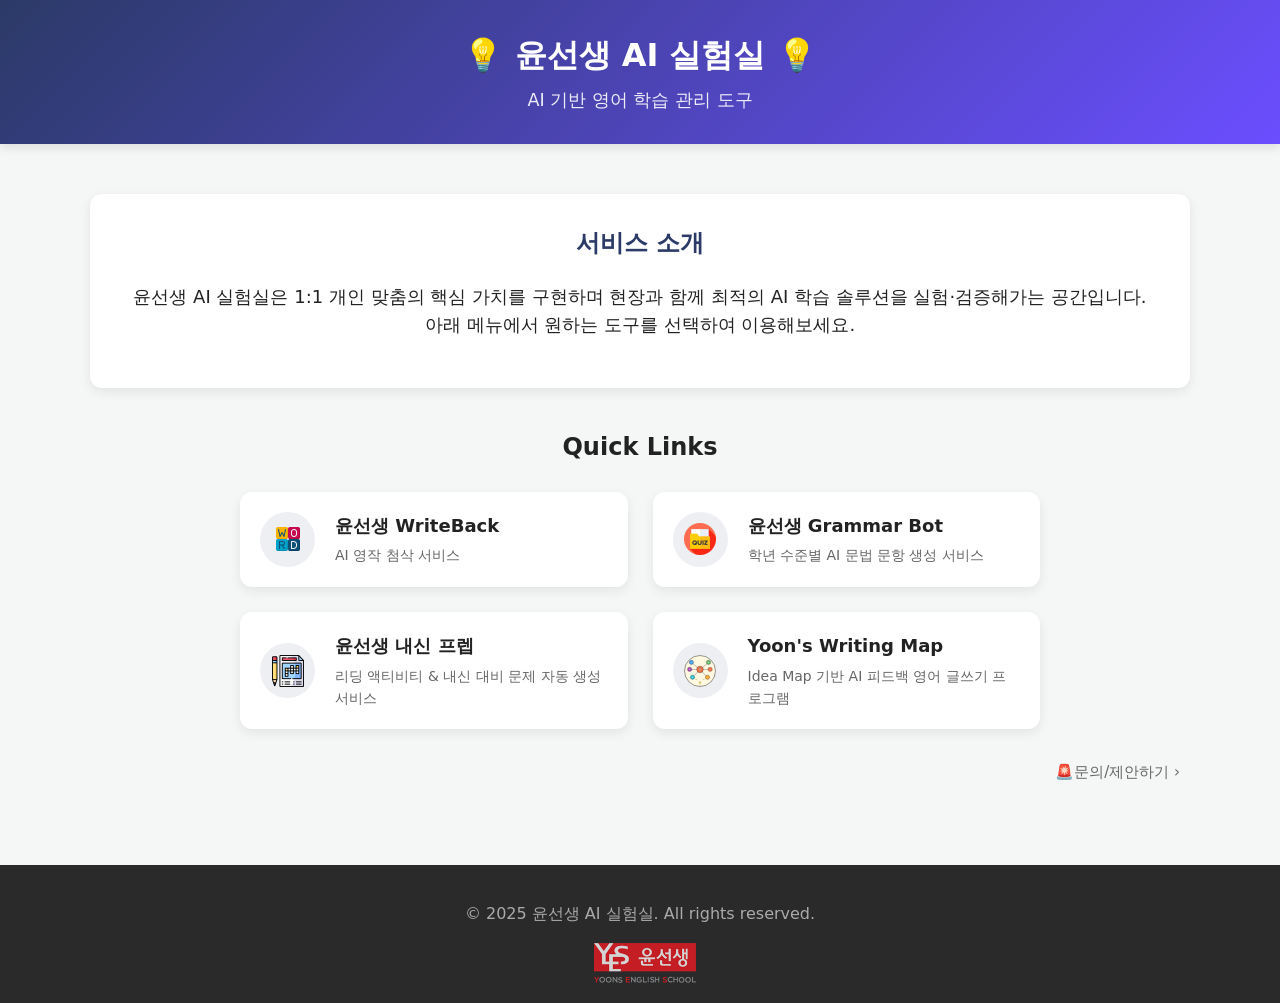
==== public/index.html @ b002d736 "feat: migrate portal to Firebase Hosting with full redesign - Restructure to Firebase Hosting layout" ====
<!DOCTYPE html>
<html lang="ko">
<head>
  <meta charset="UTF-8" />
  <meta name="viewport" content="width=device-width, initial-scale=1.0"/>
  <title>💡 윤선생 AI 실험실 💡</title>
  <link rel="stylesheet" href="styles.css" />
</head>
<body>
  <header>
    <h1>💡 윤선생 AI 실험실 💡</h1>
    <p>AI 기반 영어 학습 관리 도구</p>
  </header>

  <main>
    <section id="service-intro">
      <h2>서비스 소개</h2>
      <p>윤선생 AI 실험실은 1:1 개인 맞춤의 핵심 가치를 구현하며 현장과 함께 최적의 AI 학습 솔루션을 실험·검증해가는 공간입니다.<br />

         아래 메뉴에서 원하는 도구를 선택하여 이용해보세요.</p>
    </section>

    <section id="quick-links">
      <div class="quick-link-div">
        <div class="quick-links-title">Quick Links</div>
        <div class="quick-buttons">
          
          <div class="card" data-href="https://writeback-462607.web.app/">
            <div class="icon-circle">
                <img src="src/icon1.png" alt="아이콘" />
            </div>
            <div class="text-container">
              <h3>윤선생 WriteBack</h3>
              <p>AI 영작 첨삭 서비스</p>
            </div>
          </div>
          
          <div class="card" data-href="https://grammar-project-470901.web.app/">
            <div class="icon-circle">
              <img src="src/icon2.png" alt="문항 아이콘" />
            </div>
            <div class="text-container">
              <h3>윤선생 Grammar Bot</h3>
              <p>학년 수준별 AI 문법 문항 생성 서비스</p>
            </div>
          </div>

          <div class="card" data-href="https://reading-activity-df7f4.web.app/">
            <div class="icon-circle">
              <img src="src/icon3.png" alt="액티비티 아이콘" />
            </div>
            <div class="text-container">
              <h3>윤선생 내신 프렙</h3>
              <p>리딩 액티비티 & 내신 대비 문제 자동 생성 서비스</p>
            </div>
          </div>

          <div class="card" data-href="https://yoons-writing-map.web.app/">
            <div class="icon-circle">
              <img src="src/icon4.svg" alt="라이팅맵 아이콘" />
            </div>
            <div class="text-container">
              <h3>Yoon's Writing Map</h3>
              <p>Idea Map 기반 AI 피드백 영어 글쓰기 프로그램</p>
            </div>
          </div>

          </div>
        </div>
      </div>
    </section>

    <section id="contact-section">
      <a href="https://forms.gle/zo47QA6v3bQCnTvNA" class="contact-link" target="_blank" rel="noopener noreferrer">
        🚨문의/제안하기 &rsaquo;
      </a>
    </section>
    </main>

  <footer>
    <p>&copy; 2025 윤선생 AI 실험실. All rights reserved.</p>
    <img src="src/company-logo.png" alt="회사 로고" style="height:40px;">
  </footer>

  <script src="script.js" defer></script>
</body>
</html>
---- public/styles.css ----
/* :root: CSS 변수 선언 (색상, 폰트 등) */
:root {
  /* [수정] 윤선생 로고에 맞춘 빨간색 계열로 변경 */
  --primary-color: #2B3A67; 
  --secondary-color:#6B4EFF; 
  --bg-color: #f4f7f6;
  --text-dark: #222;
  --text-light: #666;
  --card-bg: #ffffff;
  --header-text: #ffffff;
  --footer-bg: #2a2a2a;
  --footer-text: #aaaaaa;
  --shadow-color: rgba(0, 0, 0, 0.08);
  --font-main: system-ui, -apple-system, BlinkMacSystemFont, "Segoe UI", Roboto, "Helvetica Neue", Arial, sans-serif;
}

/* 기본 리셋 및 폰트 스타일 */
body {
  font-family: var(--font-main);
  margin: 0;
  padding: 0;
  background-color: var(--bg-color);
  color: var(--text-dark);
  line-height: 1.6;
}

/* 헤더: 그라데이션 적용 */
header {
  background: linear-gradient(135deg, var(--primary-color) 0%, var(--secondary-color) 100%);
  color: var(--header-text);
  padding: 30px 20px;
  text-align: center;
  box-shadow: 0 4px 10px rgba(0, 0, 0, 0.1);
}

header h1 {
  margin: 0 0 5px 0;
}

header p {
  margin: 0;
  font-size: 1.1em;
  opacity: 0.9;
}

main {
  padding: 20px;
  max-width: 1100px;
  margin: 30px auto;
}

/* 서비스 소개 섹션 */
#service-intro {
  text-align: center;
  margin-bottom: 40px;
  background-color: var(--card-bg);
  padding: 30px;
  border-radius: 12px;
  box-shadow: 0 4px 12px var(--shadow-color);
}

#service-intro h2 {
  margin-top: 0;
  color: var(--primary-color);
}

#service-intro p {
  font-size: 18px;
}

/* Quick Links 섹션 */
.quick-link-div {
  background-color: transparent; /* 배경을 main과 동일하게 */
  border-radius: 8px;
  padding: 0;
  margin-bottom: 30px;
  box-shadow: none; /* 그림자 제거 (카드에만 적용) */
}

.quick-links-title {
  font-size: 24px;
  font-weight: bold;
  margin-bottom: 25px;
  text-align: center;
  color: var(--text-dark);
}

/* 반응형 그리드 레이아웃 */
.quick-buttons {
  display: grid;
  grid-template-columns: repeat(2, 1fr);
  gap: 25px;
  max-width: 800px;
  margin: 0 auto;
}

/* 카드 스타일 */
.card {
  display: flex;
  align-items: center;
  background-color: var(--card-bg);
  border-radius: 12px;
  box-shadow: 0 4px 12px var(--shadow-color);
  padding: 20px;
  cursor: pointer;
  transition: transform 0.25s ease-in-out, box-shadow 0.25s ease-in-out;
  overflow: hidden; 
}

/* 카드 호버(Hover) 효과: 부드럽게 확대 */
.card:hover {
  transform: scale(1.03);
  box-shadow: 0 8px 20px rgba(0, 0, 0, 0.12);
}

/* 좌측 원형 아이콘 */
.icon-circle {
  min-width: 55px; 
  min-height: 55px;
  width: 55px;
  height: 55px;
  border-radius: 50%;
  /* [수정] 테마 색상의 연한 버전으로 변경 (빨간색 계열) */
  background-color: rgba(43, 58, 103, 0.08); 
  display: flex;
  align-items: center;
  justify-content: center;
  margin-right: 20px;
}

.icon-circle img {
  width: 32px;
  height: 32px;
  object-fit: contain;
}


/* 우측 텍스트 영역 */
.text-container {
  display: flex;
  flex-direction: column;
}

.text-container h3 {
  margin: 0;
  font-size: 18px;
  font-weight: 600;
  color: var(--text-dark);
  margin-bottom: 4px;
}

.text-container p {
  margin: 0;
  font-size: 14px;
  color: var(--text-light);
}

/* ===== [수정] 문의사항 링크 스타일 ===== */
#contact-section {
  text-align: right; /* 우측 정렬 */
  margin: 20px 0; /* 상하 여백 조정 */
  padding-right: 10px; /* main 영역 내 여백과 맞춤 */
}

.contact-link {
  font-size: 15px;
  font-weight: 500;
  color: var(--text-light); /* 기본 텍스트 색상 (회색) */
  text-decoration: none; /* 밑줄 제거 */
  transition: color 0.2s ease;
}

.contact-link:hover {
  color: var(--primary-color); /* 호버 시 빨간색으로 변경 */
  text-decoration: underline; /* 호버 시 밑줄 표시 */
}
/* ================================== */


/* 푸터 */
footer {
  background-color: var(--footer-bg);
  color: var(--footer-text);
  text-align: center;
  padding: 20px;
  margin-top: 40px;
}

footer img {
  vertical-align: middle;
  margin-left: 10px;
  opacity: 0.8;
}

/* 모바일 화면 대응 */
@media (max-width: 600px) {
  .quick-buttons {
    grid-template-columns: 1fr;
  }

  main {
    padding: 15px;
    margin: 20px auto;
  }
  
  header {
    padding: 20px 15px;
  }

  header h1 {
    font-size: 1.8em;
  }

  /* 모바일에서도 우측 정렬 유지 */
  #contact-section {
    padding-right: 5px;
  }
}
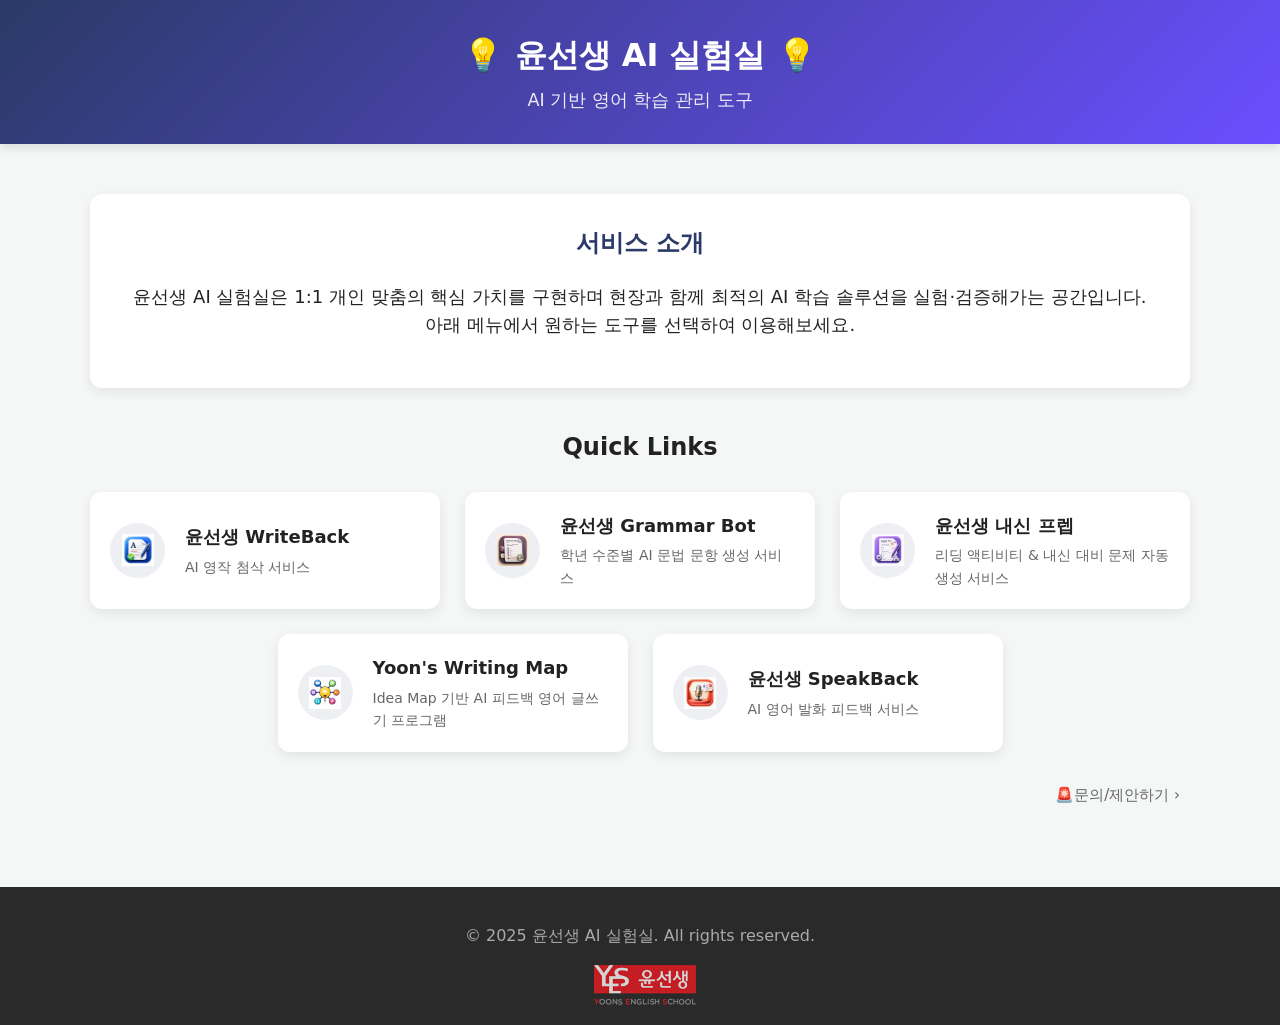
==== commit dac44f55: "feat: add SpeakBack menu and refresh card grid layout - Add 5th card (SpeakBack) linking to speakbac" ====
--- a/public/index.html
+++ b/public/index.html
@@ -57,11 +57,21 @@
 
           <div class="card" data-href="https://yoons-writing-map.web.app/">
             <div class="icon-circle">
-              <img src="src/icon4.svg" alt="라이팅맵 아이콘" />
+              <img src="src/icon4.png" alt="라이팅맵 아이콘" />
             </div>
             <div class="text-container">
               <h3>Yoon's Writing Map</h3>
               <p>Idea Map 기반 AI 피드백 영어 글쓰기 프로그램</p>
+            </div>
+          </div>
+
+          <div class="card" data-href="https://speakback-5711b.web.app/">
+            <div class="icon-circle">
+              <img src="src/icon5.png" alt="마이크 아이콘" />
+            </div>
+            <div class="text-container">
+              <h3>윤선생 SpeakBack</h3>
+              <p>AI 영어 발화 피드백 서비스</p>
             </div>
           </div>
 
--- a/public/styles.css
+++ b/public/styles.css
@@ -85,17 +85,18 @@
   color: var(--text-dark);
 }
 
-/* 반응형 그리드 레이아웃 */
+/* 반응형 그리드 레이아웃 (6 column trick: 카드는 span 2) */
 .quick-buttons {
   display: grid;
-  grid-template-columns: repeat(2, 1fr);
+  grid-template-columns: repeat(6, 1fr);
   gap: 25px;
-  max-width: 800px;
+  max-width: 1100px;
   margin: 0 auto;
 }
 
 /* 카드 스타일 */
 .card {
+  grid-column: span 2;
   display: flex;
   align-items: center;
   background-color: var(--card-bg);
@@ -104,13 +105,23 @@
   padding: 20px;
   cursor: pointer;
   transition: transform 0.25s ease-in-out, box-shadow 0.25s ease-in-out;
-  overflow: hidden; 
+  overflow: hidden;
 }
 
 /* 카드 호버(Hover) 효과: 부드럽게 확대 */
 .card:hover {
   transform: scale(1.03);
   box-shadow: 0 8px 20px rgba(0, 0, 0, 0.12);
+}
+
+/* 5개 카드일 때: 두 번째 줄의 4,5번째 카드를 진짜 가운데로 (col 2-3, 4-5) */
+.card:nth-child(4):nth-last-child(2) {
+  grid-column: 2 / span 2;
+}
+
+/* 4개 카드일 때: 두 번째 줄의 단독 카드를 진짜 가운데로 (col 3-4) */
+.card:nth-child(4):last-child {
+  grid-column: 3 / span 2;
 }
 
 /* 좌측 원형 아이콘 */
@@ -192,17 +203,44 @@
   opacity: 0.8;
 }
 
-/* 모바일 화면 대응 */
+/* 태블릿: 2열 (4 column / 카드 span 2) */
+@media (max-width: 960px) {
+  .quick-buttons {
+    grid-template-columns: repeat(4, 1fr);
+    max-width: 800px;
+  }
+
+  /* 데스크탑 가운데 정렬 규칙 해제 (span 2는 .card에서 상속) */
+  .card:nth-child(4):nth-last-child(2),
+  .card:nth-child(4):last-child {
+    grid-column: span 2;
+  }
+
+  /* 5개일 때 3행 단독 카드(5번째)를 가운데로 (col 2-3) */
+  .card:nth-child(5):last-child {
+    grid-column: 2 / span 2;
+  }
+}
+
+/* 모바일: 1열 */
 @media (max-width: 600px) {
   .quick-buttons {
     grid-template-columns: 1fr;
   }
 
+  /* 모바일에선 카드 span 무효화 + 가운데 정렬 규칙 해제 */
+  .card,
+  .card:nth-child(4):nth-last-child(2),
+  .card:nth-child(4):last-child,
+  .card:nth-child(5):last-child {
+    grid-column: auto;
+  }
+
   main {
     padding: 15px;
     margin: 20px auto;
   }
-  
+
   header {
     padding: 20px 15px;
   }
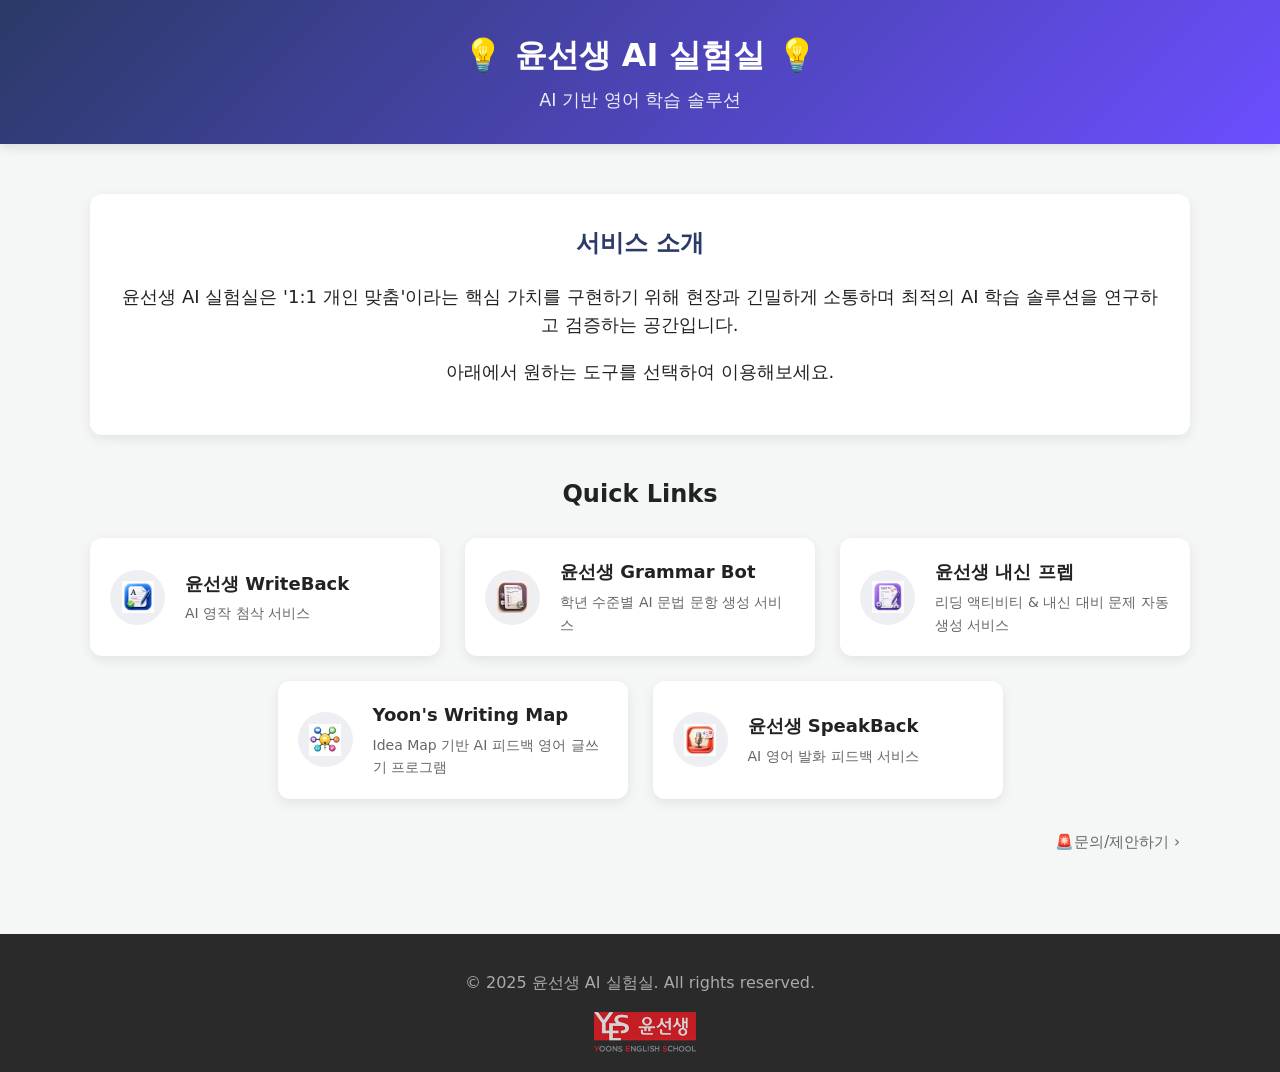
==== commit 112a15c3: "chore: rewrite header subtitle and service intro copy - Subtitle: "AI 기반 영어 학습 관리 도구" -> "AI 기반 영어 학" ====
--- a/public/index.html
+++ b/public/index.html
@@ -9,15 +9,14 @@
 <body>
   <header>
     <h1>💡 윤선생 AI 실험실 💡</h1>
-    <p>AI 기반 영어 학습 관리 도구</p>
+    <p>AI 기반 영어 학습 솔루션</p>
   </header>
 
   <main>
     <section id="service-intro">
       <h2>서비스 소개</h2>
-      <p>윤선생 AI 실험실은 1:1 개인 맞춤의 핵심 가치를 구현하며 현장과 함께 최적의 AI 학습 솔루션을 실험·검증해가는 공간입니다.<br />
-
-         아래 메뉴에서 원하는 도구를 선택하여 이용해보세요.</p>
+      <p>윤선생 AI 실험실은 '1:1 개인 맞춤'이라는 핵심 가치를 구현하기 위해 현장과 긴밀하게 소통하며 최적의 AI 학습 솔루션을 연구하고 검증하는 공간입니다.</p>
+      <p>아래에서 원하는 도구를 선택하여 이용해보세요.</p>
     </section>
 
     <section id="quick-links">
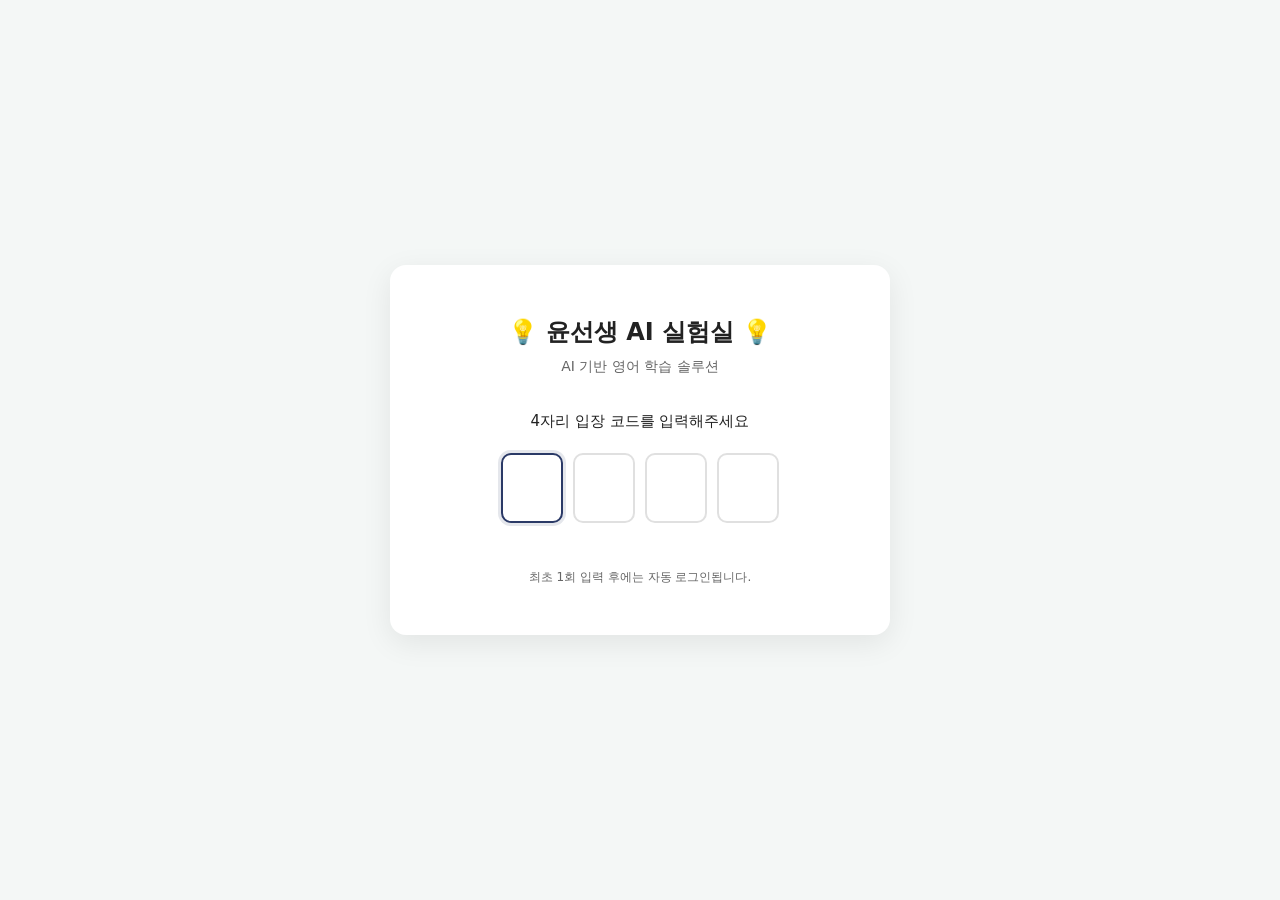
==== commit bd3ea764: "feat: add 4-digit access code gate with localStorage persistence Gate the portal behind a SHA-256 ha" ====
--- a/public/index.html
+++ b/public/index.html
@@ -4,9 +4,31 @@
   <meta charset="UTF-8" />
   <meta name="viewport" content="width=device-width, initial-scale=1.0"/>
   <title>💡 윤선생 AI 실험실 💡</title>
+  <script>
+    // 인증 미통과 시 본문 즉시 가림 (깜빡임 방지)
+    if (localStorage.getItem('yoonai_auth_ok') !== '1') {
+      document.documentElement.classList.add('locked');
+    }
+  </script>
   <link rel="stylesheet" href="styles.css" />
 </head>
 <body>
+  <div id="auth-gate" aria-hidden="false">
+    <div class="auth-card">
+      <h1 class="auth-logo">💡 윤선생 AI 실험실 💡</h1>
+      <p class="auth-subtitle">AI 기반 영어 학습 솔루션</p>
+      <p class="auth-prompt">4자리 입장 코드를 입력해주세요</p>
+      <form class="auth-form" onsubmit="event.preventDefault();">
+        <input class="auth-digit" type="tel" inputmode="numeric" maxlength="1" autocomplete="off" aria-label="1번째 자리" />
+        <input class="auth-digit" type="tel" inputmode="numeric" maxlength="1" autocomplete="off" aria-label="2번째 자리" />
+        <input class="auth-digit" type="tel" inputmode="numeric" maxlength="1" autocomplete="off" aria-label="3번째 자리" />
+        <input class="auth-digit" type="tel" inputmode="numeric" maxlength="1" autocomplete="off" aria-label="4번째 자리" />
+      </form>
+      <p class="auth-error" role="alert">&nbsp;</p>
+      <p class="auth-hint">최초 1회 입력 후에는 자동 로그인됩니다.</p>
+    </div>
+  </div>
+
   <header>
     <h1>💡 윤선생 AI 실험실 💡</h1>
     <p>AI 기반 영어 학습 솔루션</p>
@@ -91,6 +113,7 @@
     <img src="src/company-logo.png" alt="회사 로고" style="height:40px;">
   </footer>
 
+  <script src="auth.js" defer></script>
   <script src="script.js" defer></script>
 </body>
 </html>
--- a/public/styles.css
+++ b/public/styles.css
@@ -253,4 +253,137 @@
   #contact-section {
     padding-right: 5px;
   }
+}
+
+/* ============ 인증 게이트 (4자리 입장 코드) ============ */
+#auth-gate {
+  position: fixed;
+  inset: 0;
+  z-index: 9999;
+  background-color: var(--bg-color);
+  display: flex;
+  align-items: center;
+  justify-content: center;
+  padding: 20px;
+  transition: opacity 0.3s ease;
+}
+
+/* 인증 통과 상태에서는 게이트 숨김 + 본문 표시 */
+html:not(.locked) #auth-gate {
+  display: none;
+}
+
+/* 인증 미통과 상태에서는 본문 가림 (게이트만 표시) */
+html.locked {
+  overflow: hidden;
+}
+
+html.locked > body > header,
+html.locked > body > main,
+html.locked > body > footer {
+  display: none;
+}
+
+.auth-card {
+  background-color: var(--card-bg);
+  padding: 48px 40px;
+  border-radius: 16px;
+  box-shadow: 0 8px 30px var(--shadow-color);
+  text-align: center;
+  max-width: 420px;
+  width: 100%;
+}
+
+.auth-logo {
+  font-size: 1.5em;
+  font-weight: 700;
+  margin: 0 0 4px 0;
+  color: var(--text-dark);
+}
+
+.auth-subtitle {
+  font-size: 14px;
+  color: var(--text-light);
+  margin: 0 0 32px 0;
+}
+
+.auth-prompt {
+  font-size: 15px;
+  color: var(--text-dark);
+  margin: 0 0 20px 0;
+}
+
+.auth-form {
+  display: flex;
+  gap: 10px;
+  justify-content: center;
+  margin: 0 0 16px 0;
+}
+
+.auth-form.shake {
+  animation: auth-shake 0.5s ease;
+}
+
+@keyframes auth-shake {
+  0%, 100% { transform: translateX(0); }
+  20%, 60% { transform: translateX(-8px); }
+  40%, 80% { transform: translateX(8px); }
+}
+
+.auth-digit {
+  width: 54px;
+  height: 64px;
+  font-size: 28px;
+  font-weight: 600;
+  text-align: center;
+  border: 2px solid #e0e0e0;
+  border-radius: 10px;
+  background: #ffffff;
+  color: var(--text-dark);
+  outline: none;
+  transition: border-color 0.15s ease, box-shadow 0.15s ease;
+  -moz-appearance: textfield;
+}
+
+.auth-digit::-webkit-outer-spin-button,
+.auth-digit::-webkit-inner-spin-button {
+  -webkit-appearance: none;
+  margin: 0;
+}
+
+.auth-digit:focus {
+  border-color: var(--primary-color);
+  box-shadow: 0 0 0 3px rgba(43, 58, 103, 0.12);
+}
+
+.auth-error {
+  font-size: 13px;
+  color: #d4544c;
+  margin: 0;
+  min-height: 18px;
+  visibility: hidden;
+}
+
+.auth-error.visible {
+  visibility: visible;
+}
+
+.auth-hint {
+  font-size: 12px;
+  color: var(--text-light);
+  margin: 8px 0 0 0;
+}
+
+@media (max-width: 480px) {
+  .auth-card {
+    padding: 36px 24px;
+  }
+  .auth-digit {
+    width: 48px;
+    height: 56px;
+    font-size: 24px;
+  }
+  .auth-form {
+    gap: 8px;
+  }
 }
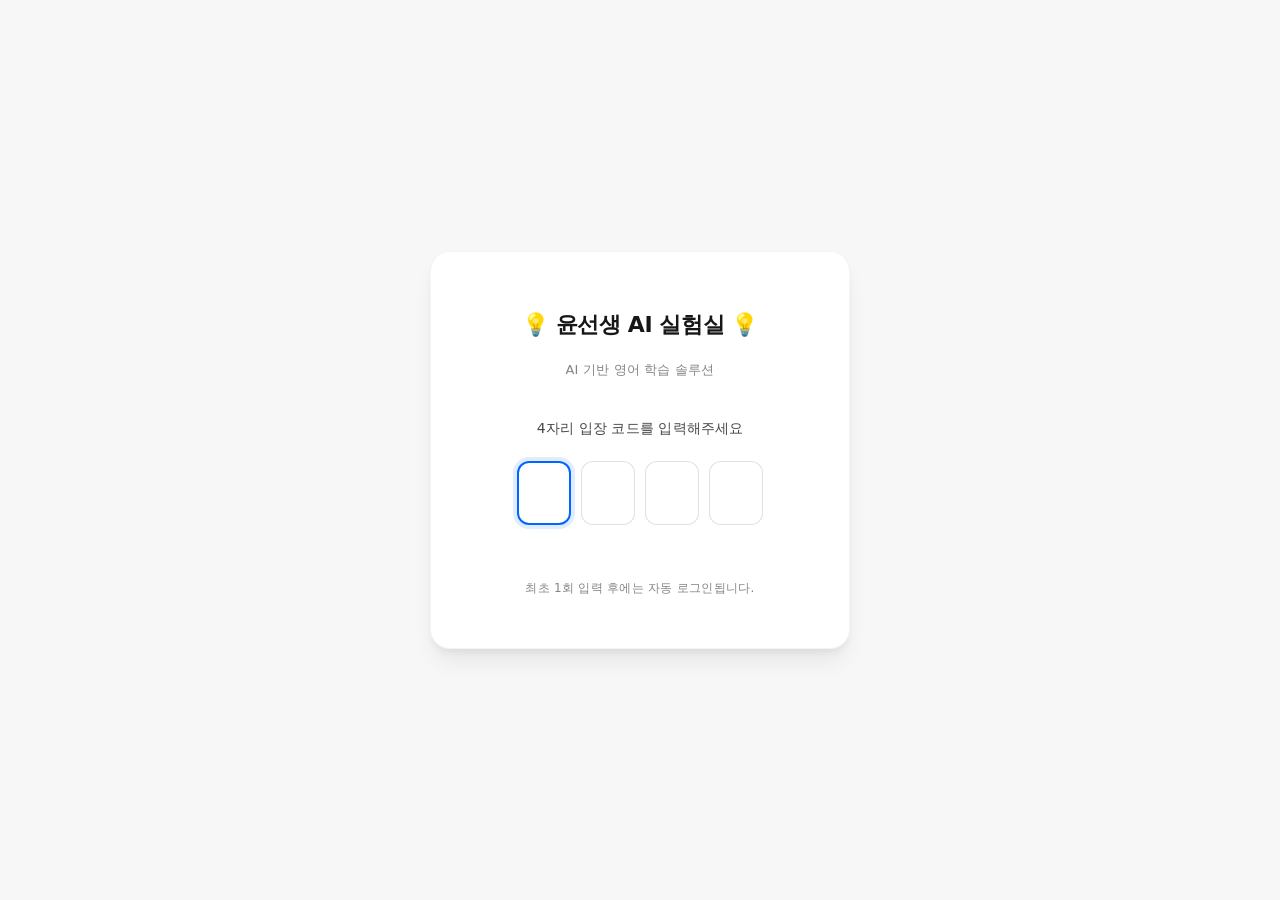
==== commit ff84027c: "feat: apply Wanted Design System (Montage) theme Restyle the portal with WDS tokens — Pretendard typ" ====
--- a/public/index.html
+++ b/public/index.html
@@ -10,6 +10,8 @@
       document.documentElement.classList.add('locked');
     }
   </script>
+  <link rel="preconnect" href="https://static.wanted.co.kr" />
+  <link rel="stylesheet" href="wds-tokens.css" />
   <link rel="stylesheet" href="styles.css" />
 </head>
 <body>
@@ -30,13 +32,15 @@
   </div>
 
   <header>
-    <h1>💡 윤선생 AI 실험실 💡</h1>
-    <p>AI 기반 영어 학습 솔루션</p>
+    <div class="gnb-inner">
+      <span class="gnb-wordmark">⚗️ Yoons AI EdLabs</span>
+    </div>
   </header>
 
   <main>
     <section id="service-intro">
-      <h2>서비스 소개</h2>
+      <h1 class="hero-title"><span class="hero-bulb">💡</span> 윤선생 AI 실험실 <span class="hero-bulb">💡</span></h1>
+      <p class="hero-sub">AI 기반 영어 학습 솔루션</p>
       <p>윤선생 AI 실험실은 '1:1 개인 맞춤'이라는 핵심 가치를 구현하기 위해 현장과 긴밀하게 소통하며 최적의 AI 학습 솔루션을 연구하고 검증하는 공간입니다.</p>
       <p>아래에서 원하는 도구를 선택하여 이용해보세요.</p>
     </section>
@@ -109,8 +113,10 @@
     </main>
 
   <footer>
-    <p>&copy; 2025 윤선생 AI 실험실. All rights reserved.</p>
-    <img src="src/company-logo.png" alt="회사 로고" style="height:40px;">
+    <div class="footer-inner">
+      <p>&copy; 2025 Yoons AI EdLabs. All rights reserved.</p>
+      <img src="src/company-logo.png" alt="회사 로고" />
+    </div>
   </footer>
 
   <script src="auth.js" defer></script>
--- a/public/wds-tokens.css
+++ b/public/wds-tokens.css
@@ -0,0 +1,563 @@
+/* ============================================================
+   Wanted Design System (WDS / Montage)
+   colors_and_type.css
+
+   A flat CSS token export of WDS atomic + semantic tokens,
+   ported from @wanteddev/wds-theme (TypeScript) into CSS vars.
+   Drop this file into any HTML/CSS project.
+
+   Source: https://github.com/wanteddev/montage-web
+   Docs:   https://montage.wanted.co.kr
+   ============================================================ */
+
+/* ------------------------------------------------------------
+   FONT FACES — Pretendard only (Wanted Sans omitted by design choice)
+   ------------------------------------------------------------ */
+@import url("https://static.wanted.co.kr/fonts/pretendard/pretendard/pretendardvariable-dynamic-subset.min.css");
+
+:root {
+  /* Font families ------------------------------------------- */
+  --font-family-pretendard: "Pretendard Variable", Pretendard, -apple-system,
+    BlinkMacSystemFont, system-ui, Roboto, "Helvetica Neue", "Segoe UI",
+    "Apple SD Gothic Neo", "Noto Sans KR", "Malgun Gothic", sans-serif;
+
+  /* Both base and display use Pretendard */
+  --font-family-base: var(--font-family-pretendard);
+  --font-family-display: var(--font-family-pretendard);
+  --font-family-mono: ui-monospace, SFMono-Regular, "SF Mono", Menlo, Consolas,
+    "Liberation Mono", monospace;
+}
+
+/* ============================================================
+   ATOMIC COLOR PALETTES (numeric 0–99 = lightness scale)
+   ============================================================ */
+:root {
+  /* common ------------------------------------------------- */
+  --atomic-common-0: #000000;
+  --atomic-common-100: #ffffff;
+
+  /* coolNeutral (primary neutral) -------------------------- */
+  --atomic-cool-neutral-5: #0f0f10;
+  --atomic-cool-neutral-7: #141415;
+  --atomic-cool-neutral-10: #171719;
+  --atomic-cool-neutral-15: #1b1c1e;
+  --atomic-cool-neutral-17: #212225;
+  --atomic-cool-neutral-20: #292a2d;
+  --atomic-cool-neutral-22: #2e2f33;
+  --atomic-cool-neutral-23: #333438;
+  --atomic-cool-neutral-25: #37383c;
+  --atomic-cool-neutral-30: #46474c;
+  --atomic-cool-neutral-40: #5a5c63;
+  --atomic-cool-neutral-50: #70737c;
+  --atomic-cool-neutral-60: #878a93;
+  --atomic-cool-neutral-70: #989ba2;
+  --atomic-cool-neutral-80: #aeb0b6;
+  --atomic-cool-neutral-90: #c2c4c8;
+  --atomic-cool-neutral-95: #dbdcdf;
+  --atomic-cool-neutral-96: #e1e2e4;
+  --atomic-cool-neutral-97: #eaebec;
+  --atomic-cool-neutral-98: #f4f4f5;
+  --atomic-cool-neutral-99: #f7f7f8;
+
+  /* neutral (warm-leaning) --------------------------------- */
+  --atomic-neutral-5: #0f0f0f;
+  --atomic-neutral-10: #171717;
+  --atomic-neutral-15: #1c1c1c;
+  --atomic-neutral-20: #2a2a2a;
+  --atomic-neutral-22: #303030;
+  --atomic-neutral-30: #474747;
+  --atomic-neutral-40: #5c5c5c;
+  --atomic-neutral-50: #737373;
+  --atomic-neutral-60: #8a8a8a;
+  --atomic-neutral-70: #9b9b9b;
+  --atomic-neutral-80: #b0b0b0;
+  --atomic-neutral-90: #c4c4c4;
+  --atomic-neutral-95: #dcdcdc;
+  --atomic-neutral-99: #f7f7f7;
+
+  /* blue (brand primary) ----------------------------------- */
+  --atomic-blue-10: #001536;
+  --atomic-blue-20: #002966;
+  --atomic-blue-30: #003e9c;
+  --atomic-blue-40: #0054d1;
+  --atomic-blue-45: #005eeb;
+  --atomic-blue-50: #0066ff; /* ★ brand */
+  --atomic-blue-55: #1a75ff;
+  --atomic-blue-60: #3385ff;
+  --atomic-blue-65: #4f95ff;
+  --atomic-blue-70: #69a5ff;
+  --atomic-blue-80: #9ec5ff;
+  --atomic-blue-90: #c9defe;
+  --atomic-blue-95: #eaf2fe;
+  --atomic-blue-99: #f7fbff;
+
+  /* red ---------------------------------------------------- */
+  --atomic-red-10: #3b0101;
+  --atomic-red-20: #730303;
+  --atomic-red-30: #b00c0c;
+  --atomic-red-40: #e52222;
+  --atomic-red-50: #ff4242;
+  --atomic-red-60: #ff6363;
+  --atomic-red-70: #ff8c8c;
+  --atomic-red-80: #ffb5b5;
+  --atomic-red-90: #fed5d5;
+  --atomic-red-95: #feecec;
+  --atomic-red-99: #fffafa;
+
+  /* red-orange --------------------------------------------- */
+  --atomic-red-orange-10: #290f00;
+  --atomic-red-orange-20: #592100;
+  --atomic-red-orange-30: #913500;
+  --atomic-red-orange-40: #c94a00;
+  --atomic-red-orange-48: #f55a00;
+  --atomic-red-orange-50: #ff5e00;
+  --atomic-red-orange-60: #ff7b2e;
+  --atomic-red-orange-70: #ff9b61;
+  --atomic-red-orange-80: #ffbd96;
+  --atomic-red-orange-90: #fed9c4;
+  --atomic-red-orange-95: #feeee5;
+  --atomic-red-orange-99: #fffaf7;
+
+  /* orange ------------------------------------------------- */
+  --atomic-orange-10: #361e00;
+  --atomic-orange-20: #663a00;
+  --atomic-orange-30: #9c5800;
+  --atomic-orange-39: #d17600;
+  --atomic-orange-40: #d47800;
+  --atomic-orange-50: #ff9200;
+  --atomic-orange-60: #ffa938;
+  --atomic-orange-70: #ffc06e;
+  --atomic-orange-80: #ffd49c;
+  --atomic-orange-90: #fee6c6;
+  --atomic-orange-95: #fef4e6;
+  --atomic-orange-99: #fffcf7;
+
+  /* lime --------------------------------------------------- */
+  --atomic-lime-10: #112900;
+  --atomic-lime-20: #225200;
+  --atomic-lime-30: #347d00;
+  --atomic-lime-37: #429e00;
+  --atomic-lime-40: #48ad00;
+  --atomic-lime-50: #58cf04;
+  --atomic-lime-60: #6be016;
+  --atomic-lime-70: #88f03e;
+  --atomic-lime-80: #aef779;
+  --atomic-lime-90: #ccfca9;
+  --atomic-lime-95: #e6ffd4;
+  --atomic-lime-99: #f8fff2;
+
+  /* green -------------------------------------------------- */
+  --atomic-green-10: #00240c;
+  --atomic-green-20: #004517;
+  --atomic-green-30: #006e25;
+  --atomic-green-40: #009632;
+  --atomic-green-50: #00bf40;
+  --atomic-green-60: #1ed45a;
+  --atomic-green-70: #49e57d;
+  --atomic-green-80: #7df5a5;
+  --atomic-green-90: #acfcc7;
+  --atomic-green-95: #d9ffe6;
+  --atomic-green-99: #f2fff6;
+
+  /* cyan --------------------------------------------------- */
+  --atomic-cyan-10: #00252b;
+  --atomic-cyan-20: #004854;
+  --atomic-cyan-30: #006f82;
+  --atomic-cyan-40: #0098b2;
+  --atomic-cyan-50: #00bdde;
+  --atomic-cyan-60: #28d0ed;
+  --atomic-cyan-70: #57dff7;
+  --atomic-cyan-80: #8aedff;
+  --atomic-cyan-90: #b5f4ff;
+  --atomic-cyan-95: #defaff;
+  --atomic-cyan-99: #f7feff;
+
+  /* light-blue --------------------------------------------- */
+  --atomic-light-blue-10: #002130;
+  --atomic-light-blue-20: #004261;
+  --atomic-light-blue-30: #006796;
+  --atomic-light-blue-40: #008dcf;
+  --atomic-light-blue-50: #00aeff;
+  --atomic-light-blue-60: #3dc2ff;
+  --atomic-light-blue-70: #70d2ff;
+  --atomic-light-blue-80: #a1e1ff;
+  --atomic-light-blue-90: #c4ecfe;
+  --atomic-light-blue-95: #e5f6fe;
+  --atomic-light-blue-99: #f7fdff;
+
+  /* violet ------------------------------------------------- */
+  --atomic-violet-10: #11024d;
+  --atomic-violet-20: #23098f;
+  --atomic-violet-30: #3a16c9;
+  --atomic-violet-40: #4f29e5;
+  --atomic-violet-45: #5b37ed;
+  --atomic-violet-50: #6541f2;
+  --atomic-violet-60: #7d5ef7;
+  --atomic-violet-70: #9e86fc;
+  --atomic-violet-80: #c0b0ff;
+  --atomic-violet-90: #dbd3fe;
+  --atomic-violet-95: #f0ecfe;
+  --atomic-violet-99: #fbfaff;
+
+  /* purple ------------------------------------------------- */
+  --atomic-purple-10: #290247;
+  --atomic-purple-20: #580a7d;
+  --atomic-purple-30: #861cb8;
+  --atomic-purple-40: #ad36e3;
+  --atomic-purple-50: #cb59ff;
+  --atomic-purple-60: #d478ff;
+  --atomic-purple-70: #de96ff;
+  --atomic-purple-80: #e9baff;
+  --atomic-purple-90: #f2d6ff;
+  --atomic-purple-95: #f9edff;
+  --atomic-purple-99: #fefbff;
+
+  /* pink --------------------------------------------------- */
+  --atomic-pink-10: #3d0133;
+  --atomic-pink-20: #730560;
+  --atomic-pink-30: #a81690;
+  --atomic-pink-40: #d331b8;
+  --atomic-pink-46: #e846cd;
+  --atomic-pink-50: #f553da;
+  --atomic-pink-60: #fa73e3;
+  --atomic-pink-70: #ff94ed;
+  --atomic-pink-80: #ffb8f3;
+  --atomic-pink-90: #fed3f7;
+  --atomic-pink-95: #feecfb;
+  --atomic-pink-99: #fffafe;
+}
+
+/* ============================================================
+   OPACITY, SPACING, BREAKPOINT, RADII
+   ============================================================ */
+:root {
+  /* opacity ------------------------------------------------ */
+  --opacity-5: 0.05;
+  --opacity-8: 0.08;
+  --opacity-12: 0.12;
+  --opacity-16: 0.16;
+  --opacity-22: 0.22;
+  --opacity-28: 0.28;
+  --opacity-35: 0.35;
+  --opacity-43: 0.43;
+  --opacity-52: 0.52;
+  --opacity-61: 0.61;
+  --opacity-74: 0.74;
+  --opacity-88: 0.88;
+  --opacity-97: 0.97;
+
+  /* spacing scale (raw px) --------------------------------- */
+  --space-0: 0px;
+  --space-0_5: 0.5px;
+  --space-1: 1px;
+  --space-2: 2px;
+  --space-4: 4px;
+  --space-6: 6px;
+  --space-8: 8px;
+  --space-10: 10px;
+  --space-12: 12px;
+  --space-14: 14px;
+  --space-16: 16px;
+  --space-20: 20px;
+  --space-24: 24px;
+  --space-32: 32px;
+  --space-40: 40px;
+  --space-48: 48px;
+  --space-56: 56px;
+  --space-64: 64px;
+  --space-72: 72px;
+  --space-80: 80px;
+
+  /* breakpoints (min-width) -------------------------------- */
+  --bp-xs: 0px;
+  --bp-sm: 768px;
+  --bp-md: 992px;
+  --bp-lg: 1200px;
+  --bp-xl: 1600px;
+
+  /* radii (button.style.ts -> 12 / 10 / 8 for L/M/S) ------- */
+  --radius-2: 2px;
+  --radius-4: 4px;
+  --radius-6: 6px;
+  --radius-8: 8px;
+  --radius-10: 10px;
+  --radius-12: 12px;
+  --radius-16: 16px;
+  --radius-20: 20px;
+  --radius-pill: 99px;
+  --radius-full: 9999px;
+}
+
+/* ============================================================
+   SEMANTIC TOKENS — LIGHT THEME (default)
+   ============================================================ */
+:root,
+[data-theme="light"] {
+  /* static ------------------------------------------------- */
+  --semantic-static-white: var(--atomic-common-100);
+  --semantic-static-black: var(--atomic-common-0);
+
+  /* primary (blue) ----------------------------------------- */
+  --semantic-primary-normal: var(--atomic-blue-50);  /* #0066FF */
+  --semantic-primary-strong: var(--atomic-blue-45);  /* #005EEB */
+  --semantic-primary-heavy: var(--atomic-blue-40);   /* #0054D1 */
+
+  /* label (foreground) ------------------------------------- */
+  --semantic-label-normal: var(--atomic-cool-neutral-10);   /* #171719 */
+  --semantic-label-strong: var(--atomic-common-0);          /* #000000 */
+  --semantic-label-neutral: rgba(46, 47, 51, 0.88);         /* coolNeutral-22 * 88% */
+  --semantic-label-alternative: rgba(55, 56, 60, 0.61);     /* coolNeutral-25 * 61% */
+  --semantic-label-assistive: rgba(55, 56, 60, 0.28);
+  --semantic-label-disable: rgba(55, 56, 60, 0.16);
+
+  /* background --------------------------------------------- */
+  --semantic-background-normal-normal: var(--atomic-common-100);       /* #ffffff */
+  --semantic-background-normal-alternative: var(--atomic-cool-neutral-99); /* #f7f7f8 */
+  --semantic-background-elevated-normal: var(--atomic-common-100);
+  --semantic-background-elevated-alternative: var(--atomic-cool-neutral-99);
+  --semantic-background-transparent-normal: rgba(255, 255, 255, 0.08);
+  --semantic-background-transparent-alternative: rgba(255, 255, 255, 0.28);
+
+  /* interaction -------------------------------------------- */
+  --semantic-interaction-inactive: var(--atomic-cool-neutral-70);  /* #989BA2 */
+  --semantic-interaction-disable: var(--atomic-cool-neutral-98);   /* #F4F4F5 */
+
+  /* line (borders) ----------------------------------------- */
+  --semantic-line-normal-normal: rgba(112, 115, 124, 0.22);
+  --semantic-line-normal-neutral: rgba(112, 115, 124, 0.16);
+  --semantic-line-normal-alternative: rgba(112, 115, 124, 0.08);
+  --semantic-line-solid-normal: var(--atomic-cool-neutral-96);
+  --semantic-line-solid-neutral: var(--atomic-cool-neutral-97);
+  --semantic-line-solid-alternative: var(--atomic-cool-neutral-98);
+
+  /* status ------------------------------------------------- */
+  --semantic-status-positive: var(--atomic-green-50);    /* #00BF40 */
+  --semantic-status-cautionary: var(--atomic-orange-50); /* #FF9200 */
+  --semantic-status-negative: var(--atomic-red-50);      /* #FF4242 */
+
+  /* accent backgrounds (vivid surfaces) -------------------- */
+  --semantic-accent-bg-red-orange: var(--atomic-red-orange-50);
+  --semantic-accent-bg-lime: var(--atomic-lime-50);
+  --semantic-accent-bg-cyan: var(--atomic-cyan-50);
+  --semantic-accent-bg-light-blue: var(--atomic-light-blue-50);
+  --semantic-accent-bg-violet: var(--atomic-violet-50);
+  --semantic-accent-bg-purple: var(--atomic-purple-50);
+  --semantic-accent-bg-pink: var(--atomic-pink-50);
+
+  /* accent foregrounds (text-on-light) --------------------- */
+  --semantic-accent-fg-red: var(--atomic-red-40);
+  --semantic-accent-fg-red-orange: var(--atomic-red-orange-48);
+  --semantic-accent-fg-orange: var(--atomic-orange-39);
+  --semantic-accent-fg-lime: var(--atomic-lime-37);
+  --semantic-accent-fg-green: var(--atomic-green-40);
+  --semantic-accent-fg-cyan: var(--atomic-cyan-40);
+  --semantic-accent-fg-light-blue: var(--atomic-light-blue-40);
+  --semantic-accent-fg-blue: var(--atomic-blue-45);
+  --semantic-accent-fg-violet: var(--atomic-violet-45);
+  --semantic-accent-fg-purple: var(--atomic-purple-40);
+  --semantic-accent-fg-pink: var(--atomic-pink-46);
+
+  /* inverse (dark callouts inside light) ------------------- */
+  --semantic-inverse-primary: var(--atomic-blue-60);
+  --semantic-inverse-background: var(--atomic-cool-neutral-15);
+  --semantic-inverse-label: var(--atomic-cool-neutral-99);
+
+  /* fill (translucent surface tints) ----------------------- */
+  --semantic-fill-normal: rgba(112, 115, 124, 0.08);
+  --semantic-fill-strong: rgba(112, 115, 124, 0.16);
+  --semantic-fill-alternative: rgba(112, 115, 124, 0.05);
+
+  /* material (overlay/dimmer) ------------------------------ */
+  --semantic-material-dimmer: rgba(23, 23, 25, 0.52);
+
+  /* elevation shadows ------------------------------------- */
+  --shadow-xsmall: 0px 1px 2px -1px rgba(23, 23, 23, 0.1);
+  --shadow-small: 0px 2px 4px -2px rgba(23, 23, 23, 0.06),
+                  0px 4px 6px -1px rgba(23, 23, 23, 0.06);
+  --shadow-medium: 0px 4px 6px -2px rgba(23, 23, 23, 0.07),
+                   0px 10px 15px -3px rgba(23, 23, 23, 0.07);
+  --shadow-large: 0px 6px 10px -4px rgba(23, 23, 23, 0.08),
+                  0px 16px 24px -6px rgba(23, 23, 23, 0.08);
+  --shadow-xlarge: 0px 10px 15px -5px rgba(23, 23, 23, 0.1),
+                   0px 24px 38px -10px rgba(23, 23, 23, 0.12);
+  --shadow-spread-small: 0px 0px 60px 0px rgba(23, 23, 23, 0.1);
+  --shadow-spread-medium: 0px 15px 75px 0px rgba(23, 23, 23, 0.16);
+}
+
+/* ============================================================
+   SEMANTIC TOKENS — DARK THEME
+   ============================================================ */
+[data-theme="dark"] {
+  --semantic-primary-normal: var(--atomic-blue-60);
+  --semantic-primary-strong: var(--atomic-blue-55);
+  --semantic-primary-heavy: var(--atomic-blue-50);
+
+  --semantic-label-normal: var(--atomic-cool-neutral-99);
+  --semantic-label-strong: var(--atomic-common-100);
+  --semantic-label-neutral: rgba(194, 196, 200, 0.88);     /* coolNeutral-90 */
+  --semantic-label-alternative: rgba(174, 176, 182, 0.61); /* coolNeutral-80 */
+  --semantic-label-assistive: rgba(174, 176, 182, 0.28);
+  --semantic-label-disable: rgba(152, 155, 162, 0.16);     /* coolNeutral-70 */
+
+  --semantic-background-normal-normal: var(--atomic-cool-neutral-15);     /* #1B1C1E */
+  --semantic-background-normal-alternative: var(--atomic-cool-neutral-5); /* #0F0F10 */
+  --semantic-background-elevated-normal: var(--atomic-cool-neutral-17);   /* #212225 */
+  --semantic-background-elevated-alternative: var(--atomic-cool-neutral-7);
+  --semantic-background-transparent-normal: rgba(33, 34, 37, 0.61);
+  --semantic-background-transparent-alternative: rgba(33, 34, 37, 0.61);
+
+  --semantic-interaction-inactive: var(--atomic-cool-neutral-40);
+  --semantic-interaction-disable: var(--atomic-cool-neutral-22);
+
+  --semantic-line-normal-normal: rgba(112, 115, 124, 0.32);
+  --semantic-line-normal-neutral: rgba(112, 115, 124, 0.28);
+  --semantic-line-normal-alternative: rgba(112, 115, 124, 0.22);
+  --semantic-line-solid-normal: var(--atomic-cool-neutral-25);
+  --semantic-line-solid-neutral: var(--atomic-cool-neutral-23);
+  --semantic-line-solid-alternative: var(--atomic-cool-neutral-22);
+
+  --semantic-status-positive: var(--atomic-green-60);
+  --semantic-status-cautionary: var(--atomic-orange-60);
+  --semantic-status-negative: var(--atomic-red-60);
+
+  --semantic-inverse-primary: var(--atomic-blue-50);
+  --semantic-inverse-background: var(--atomic-common-100);
+  --semantic-inverse-label: var(--atomic-cool-neutral-10);
+
+  --semantic-fill-normal: rgba(112, 115, 124, 0.22);
+  --semantic-fill-strong: rgba(112, 115, 124, 0.28);
+  --semantic-fill-alternative: rgba(112, 115, 124, 0.12);
+
+  --semantic-material-dimmer: rgba(23, 23, 25, 0.74);
+}
+
+/* Auto-dark via prefers-color-scheme (when no explicit data-theme) */
+@media (prefers-color-scheme: dark) {
+  :root:not([data-theme="light"]) {
+    --semantic-primary-normal: var(--atomic-blue-60);
+    --semantic-primary-strong: var(--atomic-blue-55);
+    --semantic-primary-heavy: var(--atomic-blue-50);
+
+    --semantic-label-normal: var(--atomic-cool-neutral-99);
+    --semantic-label-strong: var(--atomic-common-100);
+    --semantic-label-neutral: rgba(194, 196, 200, 0.88);
+    --semantic-label-alternative: rgba(174, 176, 182, 0.61);
+    --semantic-label-assistive: rgba(174, 176, 182, 0.28);
+    --semantic-label-disable: rgba(152, 155, 162, 0.16);
+
+    --semantic-background-normal-normal: var(--atomic-cool-neutral-15);
+    --semantic-background-normal-alternative: var(--atomic-cool-neutral-5);
+    --semantic-background-elevated-normal: var(--atomic-cool-neutral-17);
+    --semantic-background-elevated-alternative: var(--atomic-cool-neutral-7);
+
+    --semantic-line-normal-normal: rgba(112, 115, 124, 0.32);
+    --semantic-line-normal-neutral: rgba(112, 115, 124, 0.28);
+    --semantic-line-normal-alternative: rgba(112, 115, 124, 0.22);
+    --semantic-line-solid-normal: var(--atomic-cool-neutral-25);
+    --semantic-line-solid-neutral: var(--atomic-cool-neutral-23);
+    --semantic-line-solid-alternative: var(--atomic-cool-neutral-22);
+
+    --semantic-inverse-background: var(--atomic-common-100);
+    --semantic-inverse-label: var(--atomic-cool-neutral-10);
+
+    --semantic-fill-normal: rgba(112, 115, 124, 0.22);
+    --semantic-fill-strong: rgba(112, 115, 124, 0.28);
+    --semantic-fill-alternative: rgba(112, 115, 124, 0.12);
+  }
+}
+
+/* ============================================================
+   TYPOGRAPHY — 19-variant scale from
+   packages/wds/src/components/typography/style.ts
+   Each variant carries font-size + line-height + letter-spacing.
+   Weight is composed separately (regular 400 / medium 500 /
+   bold 600 — except display* + title* where bold = 700).
+   ============================================================ */
+
+html,
+body {
+  font-family: var(--font-family-base);
+  font-feature-settings: "ss06", "ss07"; /* Pretendard tabular tweaks */
+  color: var(--semantic-label-normal);
+  background-color: var(--semantic-background-normal-normal);
+  -webkit-font-smoothing: antialiased;
+  -moz-osx-font-smoothing: grayscale;
+}
+
+/* The base wds-typography variants — apply as class .t-display1 etc. */
+
+.t-display1 { font-family: var(--font-family-display); font-size: 3.5rem;    line-height: 4.5rem;   letter-spacing: -0.0319em; }
+.t-display2 { font-family: var(--font-family-display); font-size: 2.5rem;    line-height: 3.25rem;  letter-spacing: -0.0282em; }
+.t-display3 { font-family: var(--font-family-display); font-size: 2.25rem;   line-height: 3rem;     letter-spacing: -0.0270em; }
+
+.t-title1   { font-family: var(--font-family-display); font-size: 2rem;      line-height: 2.75rem;  letter-spacing: -0.0253em; }
+.t-title2   { font-family: var(--font-family-display); font-size: 1.75rem;   line-height: 2.375rem; letter-spacing: -0.0236em; }
+.t-title3   { font-family: var(--font-family-display); font-size: 1.5rem;    line-height: 2rem;     letter-spacing: -0.0230em; }
+
+.t-heading1 { font-size: 1.375rem;  line-height: 1.875rem; letter-spacing: -0.0194em; }
+.t-heading2 { font-size: 1.25rem;   line-height: 1.75rem;  letter-spacing: -0.0120em; }
+
+.t-headline1{ font-size: 1.125rem;  line-height: 1.625rem; letter-spacing: -0.0020em; }
+.t-headline2{ font-size: 1.0625rem; line-height: 1.5rem;   letter-spacing: 0em; }
+
+.t-body1         { font-size: 1rem;      line-height: 1.5rem;   letter-spacing: 0.0057em; }
+.t-body1-reading { font-size: 1rem;      line-height: 1.625rem; letter-spacing: 0.0057em; }
+.t-body2         { font-size: 0.9375rem; line-height: 1.375rem; letter-spacing: 0.0096em; }
+.t-body2-reading { font-size: 0.9375rem; line-height: 1.5rem;   letter-spacing: 0.0096em; }
+
+.t-label1         { font-size: 0.875rem;  line-height: 1.25rem;  letter-spacing: 0.0145em; }
+.t-label1-reading { font-size: 0.875rem;  line-height: 1.375rem; letter-spacing: 0.0145em; }
+.t-label2         { font-size: 0.8125rem; line-height: 1.125rem; letter-spacing: 0.0194em; }
+
+.t-caption1 { font-size: 0.75rem;   line-height: 1rem;     letter-spacing: 0.0252em; }
+.t-caption2 { font-size: 0.6875rem; line-height: 0.875rem; letter-spacing: 0.0311em; }
+
+/* Weights */
+.w-regular { font-weight: 400; }
+.w-medium  { font-weight: 500; }
+.w-bold    { font-weight: 600; }
+/* For display* + title*, bold should be 700: */
+.t-display1.w-bold, .t-display2.w-bold, .t-display3.w-bold,
+.t-title1.w-bold,   .t-title2.w-bold,   .t-title3.w-bold { font-weight: 700; }
+
+/* Semantic HTML defaults map onto WDS scale */
+h1 { font-family: var(--font-family-display); font-size: 2.5rem;  line-height: 3.25rem; letter-spacing: -0.0282em; font-weight: 700; }
+h2 { font-family: var(--font-family-display); font-size: 2rem;    line-height: 2.75rem; letter-spacing: -0.0253em; font-weight: 700; }
+h3 { font-family: var(--font-family-display); font-size: 1.5rem;  line-height: 2rem;    letter-spacing: -0.0230em; font-weight: 700; }
+h4 { font-size: 1.25rem;  line-height: 1.75rem;  letter-spacing: -0.0120em; font-weight: 600; }
+h5 { font-size: 1.125rem; line-height: 1.625rem; letter-spacing: -0.0020em; font-weight: 600; }
+h6 { font-size: 1rem;     line-height: 1.5rem;   letter-spacing: 0.0057em;  font-weight: 600; }
+
+p  { font-size: 1rem; line-height: 1.625rem; letter-spacing: 0.0057em; }
+small { font-size: 0.8125rem; line-height: 1.125rem; letter-spacing: 0.0194em; }
+
+code, pre, kbd, samp {
+  font-family: var(--font-family-mono);
+  font-size: 0.875em;
+}
+
+/* ============================================================
+   UTILITY ALIASES (more familiar names if you prefer them)
+   ============================================================ */
+:root {
+  --fg-1: var(--semantic-label-normal);
+  --fg-2: var(--semantic-label-neutral);
+  --fg-3: var(--semantic-label-alternative);
+  --fg-4: var(--semantic-label-assistive);
+  --fg-disabled: var(--semantic-label-disable);
+
+  --bg-1: var(--semantic-background-normal-normal);
+  --bg-2: var(--semantic-background-normal-alternative);
+  --bg-elevated: var(--semantic-background-elevated-normal);
+
+  --border-1: var(--semantic-line-normal-normal);
+  --border-2: var(--semantic-line-normal-neutral);
+  --border-3: var(--semantic-line-normal-alternative);
+
+  --accent: var(--semantic-primary-normal); /* WDS Blue 50 — #0066FF */
+  --accent-strong: var(--semantic-primary-strong);
+
+  --gnb-height: 64px;
+  --layout-max-width: 1280px;
+  --layout-padding-inline: 24px;
+}
--- a/public/styles.css
+++ b/public/styles.css
@@ -1,266 +1,312 @@
-/* :root: CSS 변수 선언 (색상, 폰트 등) */
-:root {
-  /* [수정] 윤선생 로고에 맞춘 빨간색 계열로 변경 */
-  --primary-color: #2B3A67; 
-  --secondary-color:#6B4EFF; 
-  --bg-color: #f4f7f6;
-  --text-dark: #222;
-  --text-light: #666;
-  --card-bg: #ffffff;
-  --header-text: #ffffff;
-  --footer-bg: #2a2a2a;
-  --footer-text: #aaaaaa;
-  --shadow-color: rgba(0, 0, 0, 0.08);
-  --font-main: system-ui, -apple-system, BlinkMacSystemFont, "Segoe UI", Roboto, "Helvetica Neue", Arial, sans-serif;
-}
-
-/* 기본 리셋 및 폰트 스타일 */
+/* ============================================================
+   윤선생 AI 실험실 portal — WDS / Montage theme application
+   Tokens come from wds-tokens.css; this file only composes them.
+   ============================================================ */
+
+* { box-sizing: border-box; }
+
+html, body {
+  margin: 0;
+  padding: 0;
+  min-height: 100vh;
+}
+
 body {
-  font-family: var(--font-main);
-  margin: 0;
-  padding: 0;
-  background-color: var(--bg-color);
-  color: var(--text-dark);
-  line-height: 1.6;
-}
-
-/* 헤더: 그라데이션 적용 */
+  font-family: var(--font-family-base);
+  background: var(--semantic-background-normal-normal);
+  color: var(--semantic-label-normal);
+  -webkit-font-smoothing: antialiased;
+  -moz-osx-font-smoothing: grayscale;
+  font-feature-settings: "ss06", "ss07";
+}
+
+a { color: inherit; text-decoration: none; }
+button { font-family: inherit; }
+
+/* ============ Header (colored band, WDS blue→violet gradient) ============ */
 header {
-  background: linear-gradient(135deg, var(--primary-color) 0%, var(--secondary-color) 100%);
-  color: var(--header-text);
-  padding: 30px 20px;
-  text-align: center;
-  box-shadow: 0 4px 10px rgba(0, 0, 0, 0.1);
-}
-
-header h1 {
-  margin: 0 0 5px 0;
-}
-
-header p {
-  margin: 0;
-  font-size: 1.1em;
-  opacity: 0.9;
-}
-
+  height: var(--gnb-height);
+  display: flex;
+  align-items: center;
+  padding: 0 var(--layout-padding-inline);
+  background: linear-gradient(135deg, var(--atomic-blue-50) 0%, var(--atomic-violet-50) 100%);
+  color: var(--semantic-static-white);
+  box-shadow: var(--shadow-small);
+}
+
+.gnb-inner {
+  max-width: var(--layout-max-width);
+  width: 100%;
+  margin: 0 auto;
+  display: flex;
+  align-items: center;
+  justify-content: flex-start;
+}
+
+.gnb-wordmark {
+  font-family: var(--font-family-display);
+  font-size: 17px;
+  font-weight: 700;
+  letter-spacing: -0.0194em;
+  color: var(--semantic-static-white);
+}
+
+/* ============ Page layout ============ */
 main {
-  padding: 20px;
-  max-width: 1100px;
-  margin: 30px auto;
-}
-
-/* 서비스 소개 섹션 */
+  max-width: var(--layout-max-width);
+  margin: 0 auto;
+  padding: 0 var(--layout-padding-inline);
+}
+
+/* ============ Hero ============ */
 #service-intro {
   text-align: center;
-  margin-bottom: 40px;
-  background-color: var(--card-bg);
-  padding: 30px;
-  border-radius: 12px;
-  box-shadow: 0 4px 12px var(--shadow-color);
-}
-
-#service-intro h2 {
-  margin-top: 0;
-  color: var(--primary-color);
-}
-
-#service-intro p {
-  font-size: 18px;
-}
-
-/* Quick Links 섹션 */
+  padding: 40px 0 48px;
+}
+
+.hero-title {
+  font-family: var(--font-family-display);
+  font-size: 56px;
+  font-weight: 700;
+  line-height: 1.1;
+  letter-spacing: -0.032em;
+  color: var(--semantic-label-normal);
+  margin: 0 0 16px;
+}
+
+.hero-bulb {
+  font-size: 0.8em;
+  vertical-align: 0.05em;
+}
+
+.hero-sub {
+  font-size: 17px;
+  font-weight: 500;
+  color: var(--semantic-label-neutral);
+  margin: 0 0 32px;
+  letter-spacing: -0.002em;
+}
+
+#service-intro p:not(.hero-sub) {
+  margin: 0 auto;
+  max-width: 680px;
+  font-size: 15px;
+  line-height: 1.7;
+  color: var(--semantic-label-neutral);
+  letter-spacing: 0.0057em;
+}
+
+#service-intro p:not(.hero-sub) + p {
+  margin-top: 10px;
+  color: var(--semantic-label-alternative);
+}
+
+@media (max-width: 768px) {
+  #service-intro { padding: 28px 0 36px; }
+  .hero-title { font-size: 36px; letter-spacing: -0.028em; }
+  .hero-sub { font-size: 15px; margin-bottom: 24px; }
+  #service-intro p:not(.hero-sub) { font-size: 14px; }
+}
+
+/* ============ Quick Links section ============ */
+#quick-links {
+  padding: 32px 0 64px;
+}
+
 .quick-link-div {
-  background-color: transparent; /* 배경을 main과 동일하게 */
-  border-radius: 8px;
+  background: transparent;
+  border-radius: 0;
   padding: 0;
-  margin-bottom: 30px;
-  box-shadow: none; /* 그림자 제거 (카드에만 적용) */
+  margin: 0;
+  box-shadow: none;
 }
 
 .quick-links-title {
-  font-size: 24px;
-  font-weight: bold;
-  margin-bottom: 25px;
+  font-family: var(--font-family-display);
+  font-size: 28px;
+  font-weight: 700;
+  letter-spacing: -0.024em;
+  color: var(--semantic-label-normal);
   text-align: center;
-  color: var(--text-dark);
-}
-
-/* 반응형 그리드 레이아웃 (6 column trick: 카드는 span 2) */
+  margin: 0 0 32px;
+}
+
 .quick-buttons {
   display: grid;
   grid-template-columns: repeat(6, 1fr);
-  gap: 25px;
-  max-width: 1100px;
+  gap: 14px;
+  max-width: 920px;
   margin: 0 auto;
 }
 
-/* 카드 스타일 */
+/* ============ Service card (WDS resource card style) ============ */
 .card {
   grid-column: span 2;
   display: flex;
   align-items: center;
-  background-color: var(--card-bg);
+  gap: 12px;
+  padding: 14px 16px;
+  background: var(--semantic-background-elevated-normal);
+  border-radius: 14px;
+  box-shadow: inset 0 0 0 1px var(--semantic-line-normal-alternative);
+  cursor: pointer;
+  position: relative;
+  overflow: hidden;
+  transition: transform 0.25s ease, box-shadow 0.25s ease;
+}
+
+.card::after {
+  /* WDS "WithInteraction" overlay pattern — opacity-only hover */
+  content: "";
+  position: absolute;
+  inset: 0;
+  background: var(--semantic-label-normal);
+  opacity: 0;
+  transition: opacity 0.15s ease;
+  pointer-events: none;
+}
+
+.card:hover {
+  transform: translateY(-2px);
+  box-shadow: inset 0 0 0 1px var(--semantic-line-normal-normal), var(--shadow-medium);
+}
+
+.card:hover::after { opacity: 0.04; }
+.card:active::after { opacity: 0.08; }
+
+/* Center the trailing card(s) on the desktop grid */
+.card:nth-child(4):nth-last-child(2) { grid-column: 2 / span 2; }
+.card:nth-child(4):last-child { grid-column: 3 / span 2; }
+
+.icon-circle {
+  flex-shrink: 0;
+  width: 42px;
+  height: 42px;
   border-radius: 12px;
-  box-shadow: 0 4px 12px var(--shadow-color);
-  padding: 20px;
-  cursor: pointer;
-  transition: transform 0.25s ease-in-out, box-shadow 0.25s ease-in-out;
-  overflow: hidden;
-}
-
-/* 카드 호버(Hover) 효과: 부드럽게 확대 */
-.card:hover {
-  transform: scale(1.03);
-  box-shadow: 0 8px 20px rgba(0, 0, 0, 0.12);
-}
-
-/* 5개 카드일 때: 두 번째 줄의 4,5번째 카드를 진짜 가운데로 (col 2-3, 4-5) */
-.card:nth-child(4):nth-last-child(2) {
-  grid-column: 2 / span 2;
-}
-
-/* 4개 카드일 때: 두 번째 줄의 단독 카드를 진짜 가운데로 (col 3-4) */
-.card:nth-child(4):last-child {
-  grid-column: 3 / span 2;
-}
-
-/* 좌측 원형 아이콘 */
-.icon-circle {
-  min-width: 55px; 
-  min-height: 55px;
-  width: 55px;
-  height: 55px;
-  border-radius: 50%;
-  /* [수정] 테마 색상의 연한 버전으로 변경 (빨간색 계열) */
-  background-color: rgba(43, 58, 103, 0.08); 
+  background: var(--semantic-fill-normal);
   display: flex;
   align-items: center;
   justify-content: center;
-  margin-right: 20px;
 }
 
 .icon-circle img {
-  width: 32px;
-  height: 32px;
+  width: 24px;
+  height: 24px;
   object-fit: contain;
 }
 
-
-/* 우측 텍스트 영역 */
 .text-container {
   display: flex;
   flex-direction: column;
+  min-width: 0;
 }
 
 .text-container h3 {
-  margin: 0;
-  font-size: 18px;
+  margin: 0 0 2px;
+  font-family: var(--font-family-base);
+  font-size: 14px;
   font-weight: 600;
-  color: var(--text-dark);
-  margin-bottom: 4px;
+  letter-spacing: -0.002em;
+  color: var(--semantic-label-normal);
+  line-height: 1.35;
 }
 
 .text-container p {
   margin: 0;
+  font-size: 12px;
+  line-height: 1.4;
+  color: var(--semantic-label-alternative);
+  letter-spacing: 0.0096em;
+}
+
+/* ============ Contact link ============ */
+#contact-section {
+  text-align: center;
+  padding: 0 0 48px;
+}
+
+.contact-link {
+  display: inline-flex;
+  align-items: center;
+  gap: 4px;
+  padding: 12px 22px;
+  border-radius: var(--radius-pill);
+  background: var(--semantic-fill-normal);
+  color: var(--semantic-label-normal);
   font-size: 14px;
-  color: var(--text-light);
-}
-
-/* ===== [수정] 문의사항 링크 스타일 ===== */
-#contact-section {
-  text-align: right; /* 우측 정렬 */
-  margin: 20px 0; /* 상하 여백 조정 */
-  padding-right: 10px; /* main 영역 내 여백과 맞춤 */
-}
-
-.contact-link {
-  font-size: 15px;
+  font-weight: 600;
+  letter-spacing: 0.0145em;
+  transition: background-color 0.3s ease, color 0.3s ease;
+}
+
+.contact-link:hover {
+  background: var(--semantic-inverse-background);
+  color: var(--semantic-inverse-label);
+  text-decoration: none;
+}
+
+/* ============ Footer (dark band, compact) ============ */
+footer {
+  margin-top: 48px;
+  padding: 14px var(--layout-padding-inline);
+  background: var(--semantic-inverse-background);
+  color: var(--semantic-inverse-label);
+}
+
+.footer-inner {
+  max-width: var(--layout-max-width);
+  margin: 0 auto;
+  display: flex;
+  align-items: center;
+  justify-content: space-between;
+  gap: 16px;
+}
+
+footer p {
+  margin: 0;
+  font-size: 12px;
   font-weight: 500;
-  color: var(--text-light); /* 기본 텍스트 색상 (회색) */
-  text-decoration: none; /* 밑줄 제거 */
-  transition: color 0.2s ease;
-}
-
-.contact-link:hover {
-  color: var(--primary-color); /* 호버 시 빨간색으로 변경 */
-  text-decoration: underline; /* 호버 시 밑줄 표시 */
-}
-/* ================================== */
-
-
-/* 푸터 */
-footer {
-  background-color: var(--footer-bg);
-  color: var(--footer-text);
-  text-align: center;
-  padding: 20px;
-  margin-top: 40px;
+  color: var(--semantic-inverse-label);
+  opacity: 0.7;
+  letter-spacing: 0.0145em;
 }
 
 footer img {
-  vertical-align: middle;
-  margin-left: 10px;
+  height: 24px;
   opacity: 0.8;
 }
 
-/* 태블릿: 2열 (4 column / 카드 span 2) */
-@media (max-width: 960px) {
-  .quick-buttons {
-    grid-template-columns: repeat(4, 1fr);
-    max-width: 800px;
+@media (max-width: 600px) {
+  .footer-inner {
+    flex-direction: column;
+    gap: 8px;
+    text-align: center;
   }
-
-  /* 데스크탑 가운데 정렬 규칙 해제 (span 2는 .card에서 상속) */
+}
+
+/* ============ Responsive ============ */
+@media (max-width: 1100px) {
+  .quick-buttons { grid-template-columns: repeat(4, 1fr); }
+  .card,
   .card:nth-child(4):nth-last-child(2),
-  .card:nth-child(4):last-child {
-    grid-column: span 2;
-  }
-
-  /* 5개일 때 3행 단독 카드(5번째)를 가운데로 (col 2-3) */
-  .card:nth-child(5):last-child {
-    grid-column: 2 / span 2;
-  }
-}
-
-/* 모바일: 1열 */
-@media (max-width: 600px) {
-  .quick-buttons {
-    grid-template-columns: 1fr;
-  }
-
-  /* 모바일에선 카드 span 무효화 + 가운데 정렬 규칙 해제 */
+  .card:nth-child(4):last-child { grid-column: span 2; }
+  .card:nth-child(5):last-child { grid-column: 2 / span 2; }
+}
+
+@media (max-width: 720px) {
+  .quick-buttons { grid-template-columns: 1fr; gap: 12px; }
   .card,
   .card:nth-child(4):nth-last-child(2),
   .card:nth-child(4):last-child,
-  .card:nth-child(5):last-child {
-    grid-column: auto;
-  }
-
-  main {
-    padding: 15px;
-    margin: 20px auto;
-  }
-
-  header {
-    padding: 20px 15px;
-  }
-
-  header h1 {
-    font-size: 1.8em;
-  }
-
-  /* 모바일에서도 우측 정렬 유지 */
-  #contact-section {
-    padding-right: 5px;
-  }
-}
-
-/* ============ 인증 게이트 (4자리 입장 코드) ============ */
+  .card:nth-child(5):last-child { grid-column: auto; }
+}
+
+/* ============ Auth gate (WDS-styled) ============ */
 #auth-gate {
   position: fixed;
   inset: 0;
   z-index: 9999;
-  background-color: var(--bg-color);
+  background: var(--semantic-background-normal-alternative);
   display: flex;
   align-items: center;
   justify-content: center;
@@ -268,61 +314,55 @@
   transition: opacity 0.3s ease;
 }
 
-/* 인증 통과 상태에서는 게이트 숨김 + 본문 표시 */
-html:not(.locked) #auth-gate {
-  display: none;
-}
-
-/* 인증 미통과 상태에서는 본문 가림 (게이트만 표시) */
-html.locked {
-  overflow: hidden;
-}
-
+html:not(.locked) #auth-gate { display: none; }
+html.locked { overflow: hidden; }
 html.locked > body > header,
 html.locked > body > main,
-html.locked > body > footer {
-  display: none;
-}
+html.locked > body > footer { display: none; }
 
 .auth-card {
-  background-color: var(--card-bg);
+  background: var(--semantic-background-elevated-normal);
   padding: 48px 40px;
-  border-radius: 16px;
-  box-shadow: 0 8px 30px var(--shadow-color);
+  border-radius: 20px;
+  box-shadow:
+    inset 0 0 0 1px var(--semantic-line-normal-alternative),
+    var(--shadow-large);
   text-align: center;
   max-width: 420px;
   width: 100%;
 }
 
 .auth-logo {
-  font-size: 1.5em;
+  font-family: var(--font-family-display);
+  font-size: 22px;
   font-weight: 700;
-  margin: 0 0 4px 0;
-  color: var(--text-dark);
+  letter-spacing: -0.0194em;
+  margin: 0 0 6px;
+  color: var(--semantic-label-normal);
 }
 
 .auth-subtitle {
+  font-size: 13px;
+  color: var(--semantic-label-alternative);
+  margin: 0 0 32px;
+  letter-spacing: 0.0145em;
+}
+
+.auth-prompt {
   font-size: 14px;
-  color: var(--text-light);
-  margin: 0 0 32px 0;
-}
-
-.auth-prompt {
-  font-size: 15px;
-  color: var(--text-dark);
-  margin: 0 0 20px 0;
+  color: var(--semantic-label-neutral);
+  margin: 0 0 20px;
+  letter-spacing: 0.0096em;
 }
 
 .auth-form {
   display: flex;
   gap: 10px;
   justify-content: center;
-  margin: 0 0 16px 0;
-}
-
-.auth-form.shake {
-  animation: auth-shake 0.5s ease;
-}
+  margin: 0 0 16px;
+}
+
+.auth-form.shake { animation: auth-shake 0.5s ease; }
 
 @keyframes auth-shake {
   0%, 100% { transform: translateX(0); }
@@ -333,15 +373,17 @@
 .auth-digit {
   width: 54px;
   height: 64px;
+  font-family: var(--font-family-base);
   font-size: 28px;
   font-weight: 600;
   text-align: center;
-  border: 2px solid #e0e0e0;
-  border-radius: 10px;
-  background: #ffffff;
-  color: var(--text-dark);
+  background: var(--semantic-background-normal-normal);
+  color: var(--semantic-label-normal);
+  border: 0;
+  border-radius: 12px;
+  box-shadow: inset 0 0 0 1px var(--semantic-line-normal-normal);
   outline: none;
-  transition: border-color 0.15s ease, box-shadow 0.15s ease;
+  transition: box-shadow 0.15s ease;
   -moz-appearance: textfield;
 }
 
@@ -352,38 +394,31 @@
 }
 
 .auth-digit:focus {
-  border-color: var(--primary-color);
-  box-shadow: 0 0 0 3px rgba(43, 58, 103, 0.12);
+  box-shadow:
+    inset 0 0 0 2px var(--semantic-primary-normal),
+    0 0 0 4px rgba(0, 102, 255, 0.12);
 }
 
 .auth-error {
   font-size: 13px;
-  color: #d4544c;
+  color: var(--semantic-status-negative);
   margin: 0;
   min-height: 18px;
   visibility: hidden;
-}
-
-.auth-error.visible {
-  visibility: visible;
-}
+  letter-spacing: 0.0145em;
+}
+
+.auth-error.visible { visibility: visible; }
 
 .auth-hint {
   font-size: 12px;
-  color: var(--text-light);
-  margin: 8px 0 0 0;
+  color: var(--semantic-label-alternative);
+  margin: 8px 0 0;
+  letter-spacing: 0.025em;
 }
 
 @media (max-width: 480px) {
-  .auth-card {
-    padding: 36px 24px;
-  }
-  .auth-digit {
-    width: 48px;
-    height: 56px;
-    font-size: 24px;
-  }
-  .auth-form {
-    gap: 8px;
-  }
-}+  .auth-card { padding: 36px 24px; }
+  .auth-digit { width: 48px; height: 56px; font-size: 24px; }
+  .auth-form { gap: 8px; }
+}
